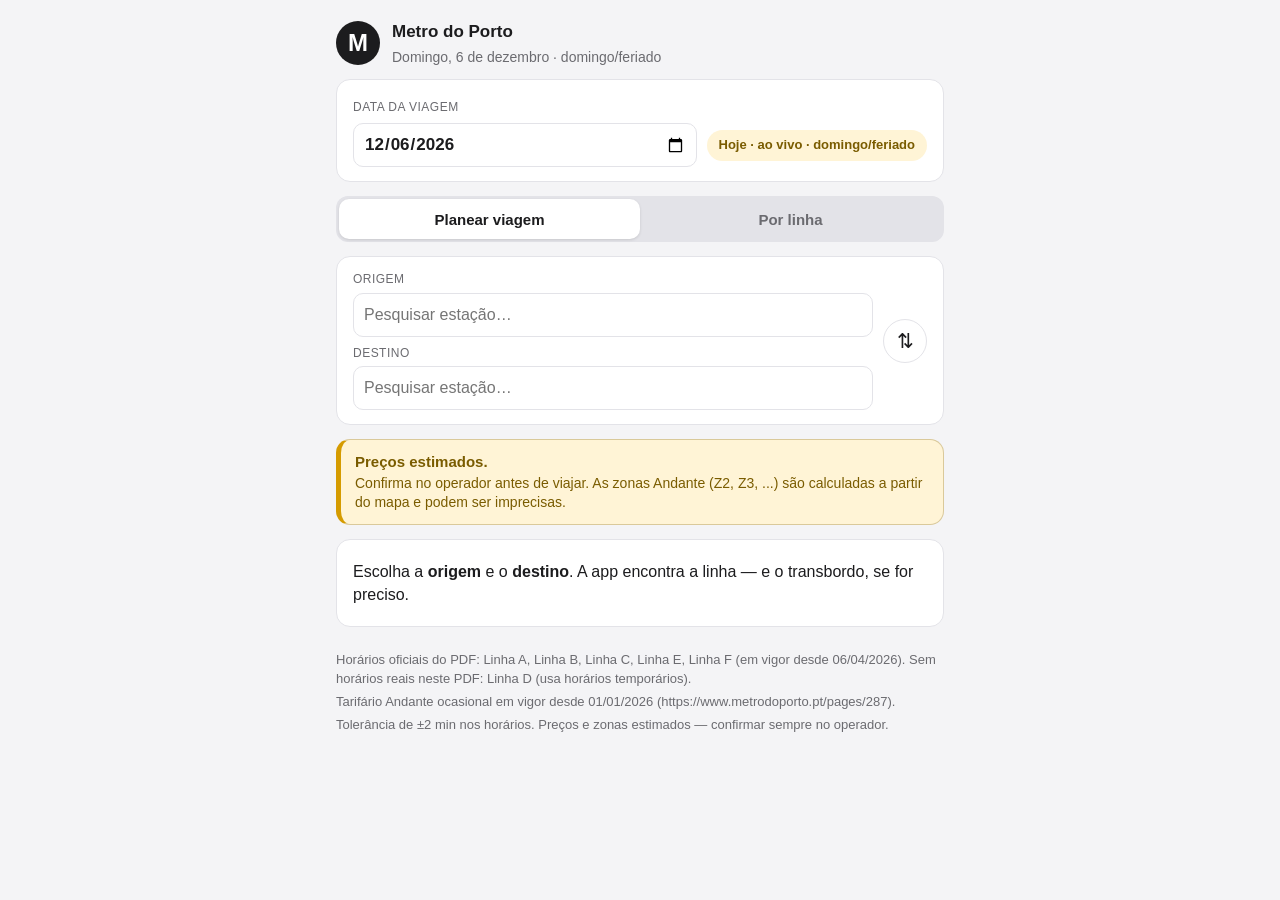
==== app/index.html @ 4020e43f "Corrigir modo por linha e reforcar avisos de preco Esconde corretamente a pesquisa global no modo Po" ====
<!DOCTYPE html>
<html lang="pt-PT">
<head>
<meta charset="utf-8">
<meta name="viewport" content="width=device-width, initial-scale=1">
<meta name="theme-color" content="#1c1c1e">
<title>Metro do Porto — Planeador de viagens</title>
<link rel="manifest" href="manifest.json">
<link rel="icon" href="icon.svg" type="image/svg+xml">
<link rel="stylesheet" href="style.css">
</head>
<body>
<header class="app-header">
  <div class="logo-badge">M</div>
  <div>
    <h1>Metro do Porto</h1>
    <p id="date-line" class="date-line">A carregar…</p>
  </div>
</header>

<main>
  <section class="card date-card">
    <label for="travel-date">Data da viagem</label>
    <div class="date-row">
      <input type="date" id="travel-date">
      <span id="daytype-chip" class="daytype-chip"></span>
    </div>
  </section>

  <nav class="mode-tabs" role="tablist" aria-label="Modo de consulta">
    <button id="tab-plan" class="mode-tab active" role="tab" aria-selected="true">Planear viagem</button>
    <button id="tab-line" class="mode-tab" role="tab" aria-selected="false">Por linha</button>
  </nav>

  <!-- Modo: planear viagem (pesquisa global, transbordos automáticos) -->
  <section id="mode-plan" class="card">
    <div class="search-row">
      <label for="origin-input">Origem</label>
      <div class="search-box">
        <input id="origin-input" type="text" autocomplete="off" spellcheck="false"
               placeholder="Pesquisar estação…" aria-label="Estação de origem">
        <button class="clear-btn hidden" data-for="origin-input" aria-label="Limpar origem">×</button>
        <div class="suggestions hidden" id="origin-suggestions"></div>
      </div>
    </div>
    <button id="swap" class="swap-btn" type="button" title="Trocar origem e destino"
            aria-label="Trocar origem e destino">⇅</button>
    <div class="search-row">
      <label for="dest-input">Destino</label>
      <div class="search-box">
        <input id="dest-input" type="text" autocomplete="off" spellcheck="false"
               placeholder="Pesquisar estação…" aria-label="Estação de destino">
        <button class="clear-btn hidden" data-for="dest-input" aria-label="Limpar destino">×</button>
        <div class="suggestions hidden" id="dest-suggestions"></div>
      </div>
    </div>
  </section>

  <!-- Modo: por linha (progressivo: linha -> origem -> destino) -->
  <section id="mode-line" class="card hidden">
    <p class="field-label">Linha</p>
    <div id="line-chips" class="line-chips" role="radiogroup" aria-label="Escolher linha"></div>
    <div id="line-selects" class="line-selects hidden">
      <div class="select-row">
        <label for="line-origin">Origem</label>
        <select id="line-origin"></select>
      </div>
      <div class="select-row">
        <label for="line-dest">Destino</label>
        <select id="line-dest"></select>
      </div>
    </div>
  </section>

  <section class="fare-warning" aria-label="Aviso sobre preços e zonas">
    <strong>Preços estimados.</strong>
    Confirma no operador antes de viajar. As zonas Andante (Z2, Z3, ...)
    são calculadas a partir do mapa e podem ser imprecisas.
  </section>

  <div id="stale-banner" class="banner warn hidden"></div>

  <section id="result" aria-live="polite">
    <div class="card state-msg" id="boot-error">
      <p><strong>Não foi possível iniciar a aplicação.</strong></p>
      <p>Se é a primeira utilização, gere os dados: <code>python tools/build_data.py</code>
      e recarregue a página.</p>
    </div>
  </section>
</main>

<footer class="app-footer">
  <p id="source-line"></p>
  <p id="fares-line"></p>
  <p id="notes-line"></p>
</footer>

<script src="data/data.js"></script>
<script src="engine.js"></script>
<script src="router.js"></script>
<script src="app.js"></script>
</body>
</html>
---- app/style.css ----
/* Metro do Porto — planeador de viagens, mobile-first */
:root {
  --ink: #1c1c1e;
  --muted: #6b6b70;
  --bg: #f4f4f6;
  --card: #ffffff;
  --line: #e3e3e8;
  --accent: #1c1c1e;
  --ok: #0a7a3d;
  --warn-bg: #fff4d6;
  --warn-ink: #7a5c00;
}

* { box-sizing: border-box; }

html, body {
  margin: 0;
  padding: 0;
  background: var(--bg);
  color: var(--ink);
  font-family: -apple-system, "Segoe UI", Roboto, "Helvetica Neue", Arial, sans-serif;
  font-size: 16px;
  line-height: 1.45;
}

main, .app-header, .app-footer {
  max-width: 520px;
  margin: 0 auto;
  padding: 0 16px;
}

/* Cabeçalho */
.app-header {
  display: flex;
  align-items: center;
  gap: 12px;
  padding-top: 20px;
  padding-bottom: 12px;
}
.logo-badge {
  flex: none;
  width: 44px;
  height: 44px;
  border-radius: 50%;
  background: var(--accent);
  color: #fff;
  font-size: 24px;
  font-weight: 700;
  display: flex;
  align-items: center;
  justify-content: center;
}
.app-header h1 { font-size: 17px; margin: 0; }
.date-line { margin: 2px 0 0; color: var(--muted); font-size: 14px; }

/* Data da viagem */
.date-card { padding: 12px 16px; }
.date-card > label {
  font-size: 12px; color: var(--muted); text-transform: uppercase; letter-spacing: .04em;
}
.date-row { display: flex; align-items: center; gap: 10px; margin-top: 6px; }
.date-row input[type="date"] {
  flex: 1;
  min-height: 44px;
  font-size: 17px;
  font-weight: 700;
  border: 1px solid var(--line);
  border-radius: 10px;
  background: var(--card);
  color: var(--ink);
  padding: 8px 10px;
  font-family: inherit;
}
.daytype-chip {
  flex: none;
  padding: 6px 12px;
  border-radius: 999px;
  background: var(--line);
  font-size: 13px;
  font-weight: 700;
}
.daytype-chip.holiday { background: var(--warn-bg); color: var(--warn-ink); }

/* Separador de modos */
.mode-tabs {
  display: flex;
  background: var(--line);
  border-radius: 12px;
  padding: 3px;
  margin-bottom: 14px;
}
.mode-tab {
  flex: 1;
  min-height: 40px;
  border: none;
  border-radius: 10px;
  background: transparent;
  color: var(--muted);
  font-size: 15px;
  font-weight: 600;
  cursor: pointer;
}
.mode-tab.active { background: var(--card); color: var(--ink); box-shadow: 0 1px 3px rgba(0,0,0,.12); }

/* Cartões */
.card {
  background: var(--card);
  border: 1px solid var(--line);
  border-radius: 14px;
  padding: 14px 16px;
  margin-bottom: 14px;
}

/* Pesquisa (modo planear) */
#mode-plan { display: grid; grid-template-columns: 1fr auto; gap: 8px 10px; align-items: end; }
.search-row { display: flex; flex-direction: column; gap: 4px; }
.search-row label, .field-label, .select-row label {
  font-size: 12px; color: var(--muted); text-transform: uppercase; letter-spacing: .04em;
}
.field-label { margin: 0 0 8px; }
.search-box { position: relative; }
.search-box input {
  width: 100%;
  min-height: 44px;
  font-size: 16px;
  border: 1px solid var(--line);
  border-radius: 10px;
  background: var(--card);
  color: var(--ink);
  padding: 8px 36px 8px 10px;
}
.clear-btn {
  position: absolute;
  right: 4px; top: 50%;
  transform: translateY(-50%);
  width: 30px; height: 30px;
  border: none; border-radius: 50%;
  background: var(--line);
  color: var(--muted);
  font-size: 16px;
  cursor: pointer;
}
.suggestions {
  position: absolute;
  z-index: 20;
  left: 0; right: 0; top: calc(100% + 4px);
  background: var(--card);
  border: 1px solid var(--line);
  border-radius: 12px;
  box-shadow: 0 6px 24px rgba(0,0,0,.14);
  overflow: hidden;
}
.suggestion {
  display: flex;
  align-items: center;
  justify-content: space-between;
  gap: 8px;
  padding: 11px 12px;
  cursor: pointer;
}
.suggestion:hover { background: var(--bg); }
.suggestion + .suggestion { border-top: 1px solid var(--line); }
.sug-name { font-size: 15px; }
.sug-lines { display: inline-flex; gap: 4px; flex: none; }

.swap-btn {
  grid-row: 1 / 3;
  grid-column: 2;
  align-self: center;
  width: 44px; height: 44px;
  font-size: 20px;
  border: 1px solid var(--line);
  border-radius: 50%;
  background: var(--card);
  color: var(--ink);
  cursor: pointer;
}
.swap-btn:active { background: var(--bg); }

/* Modo por linha */
.line-chips { display: flex; flex-wrap: wrap; gap: 8px; margin-bottom: 12px; }
.line-chip {
  --line-color: #888;
  border: 2px solid var(--line-color);
  background: var(--card);
  color: var(--ink);
  border-radius: 999px;
  padding: 8px 14px;
  font-size: 14px;
  font-weight: 700;
  cursor: pointer;
}
.line-chip.active { background: var(--line-color); color: #fff; }
.line-chip.demo-line::after {
  content: "temp.";
  margin-left: 6px;
  font-size: 10px;
  font-weight: 800;
  letter-spacing: .03em;
  opacity: .82;
}
.line-selects { display: grid; gap: 10px; }
.select-row { display: flex; flex-direction: column; gap: 4px; }
select {
  width: 100%;
  min-height: 44px;
  font-size: 16px;
  border: 1px solid var(--line);
  border-radius: 10px;
  background: var(--card);
  color: var(--ink);
  padding: 8px 10px;
}

/* Distintivos de linha */
.line-dot {
  display: inline-flex;
  align-items: center;
  justify-content: center;
  width: 22px; height: 22px;
  border-radius: 50%;
  color: #fff;
  font-size: 12px;
  font-weight: 800;
  flex: none;
}

/* Resultado: viagem */
.journey.next-card { border-left: 5px solid var(--accent); }
.journey-head { display: flex; align-items: baseline; justify-content: space-between; gap: 10px; flex-wrap: wrap; }
.journey-times { font-size: 30px; font-weight: 800; margin: 0; font-variant-numeric: tabular-nums; }
.journey-meta { margin: 0; color: var(--muted); font-size: 14px; }
.next-wait { font-size: 17px; color: var(--ok); font-weight: 600; margin: 6px 0 2px; }
.next-wait.now { color: #c2261b; }

.leg { display: flex; gap: 10px; align-items: flex-start; margin-top: 10px; }
.leg-text { min-width: 0; }
.leg-route { margin: 0; font-size: 15px; font-weight: 600; }
.leg-times { margin: 2px 0 0; color: var(--muted); font-size: 14px; font-variant-numeric: tabular-nums; }
.transfer-row { margin: 10px 0 0; padding-left: 4px; color: var(--muted); font-size: 14px; }

.price-row {
  margin: 12px 0 0;
  padding: 11px 12px;
  border-top: 1px dashed var(--line);
  border-radius: 12px;
  background: color-mix(in srgb, var(--warn-bg) 44%, transparent);
  font-size: 14px;
}
.price-row p { margin: 0; }
.price-main {
  font-weight: 800;
  color: var(--ink);
}
.price-note {
  margin-top: 3px !important;
  color: var(--warn-ink);
  line-height: 1.35;
}
.muted { color: var(--muted); }

.badge {
  display: inline-block;
  vertical-align: middle;
  margin-left: 8px;
  padding: 2px 8px;
  border-radius: 999px;
  font-size: 12px;
  font-weight: 700;
  background: var(--ink);
  color: #fff;
}
.badge.bx { background: #b3161b; }
.badge.demo { background: var(--warn-bg); color: var(--warn-ink); margin: 10px 0 0; }

/* Lista de opções seguintes */
.list-title { font-size: 13px; color: var(--muted); margin: 0 0 6px; text-transform: uppercase; letter-spacing: .04em; }
.dep-list { list-style: none; margin: 0; padding: 0; }
.dep-list li {
  display: flex;
  align-items: center;
  gap: 10px;
  padding: 10px 2px;
  border-top: 1px solid var(--line);
  font-variant-numeric: tabular-nums;
}
.dep-list li:first-child { border-top: none; }
.dep-time { font-size: 16px; font-weight: 700; }
.dep-arr { color: var(--muted); font-size: 14px; margin-left: auto; }

/* Mensagens e avisos */
.state-msg p { margin: 6px 0; }
.banner { border-radius: 12px; padding: 10px 14px; margin-bottom: 14px; font-size: 14px; }
.banner.warn { background: var(--warn-bg); color: var(--warn-ink); }
.hidden,
.card.hidden,
#mode-plan.hidden,
#mode-line.hidden,
[hidden] {
  display: none !important;
}

.fare-warning {
  margin: 10px 0 14px;
  padding: 12px 14px;
  border: 1px solid rgba(122, 92, 0, .28);
  border-left: 5px solid #d59b00;
  border-radius: 14px;
  background: var(--warn-bg);
  color: var(--warn-ink);
  font-size: 14px;
  line-height: 1.35;
}
.fare-warning strong {
  display: block;
  color: inherit;
  font-size: 15px;
  margin-bottom: 2px;
}

/* Rodapé */
.app-footer { padding-top: 6px; padding-bottom: 32px; color: var(--muted); font-size: 13px; }
.app-footer p { margin: 4px 0; overflow-wrap: anywhere; }

code { background: var(--line); padding: 1px 5px; border-radius: 5px; font-size: .9em; }

/* Desktop: duas colunas leves para a pesquisa */
@media (min-width: 720px) {
  main, .app-header, .app-footer { max-width: 640px; }
}

@media (prefers-color-scheme: dark) {
  :root {
    --ink: #f2f2f4;
    --muted: #9d9da4;
    --bg: #121214;
    --card: #1d1d20;
    --line: #323236;
    --accent: #f2f2f4;
    --ok: #4cc97a;
    --warn-bg: #3a3110;
    --warn-ink: #ecd57c;
  }
  .logo-badge { background: #fff; color: #121214; }
  .journey.next-card { border-left-color: #fff; }
  .badge { background: #f2f2f4; color: #121214; }
  .badge.bx { background: #e2453a; color: #fff; }
}
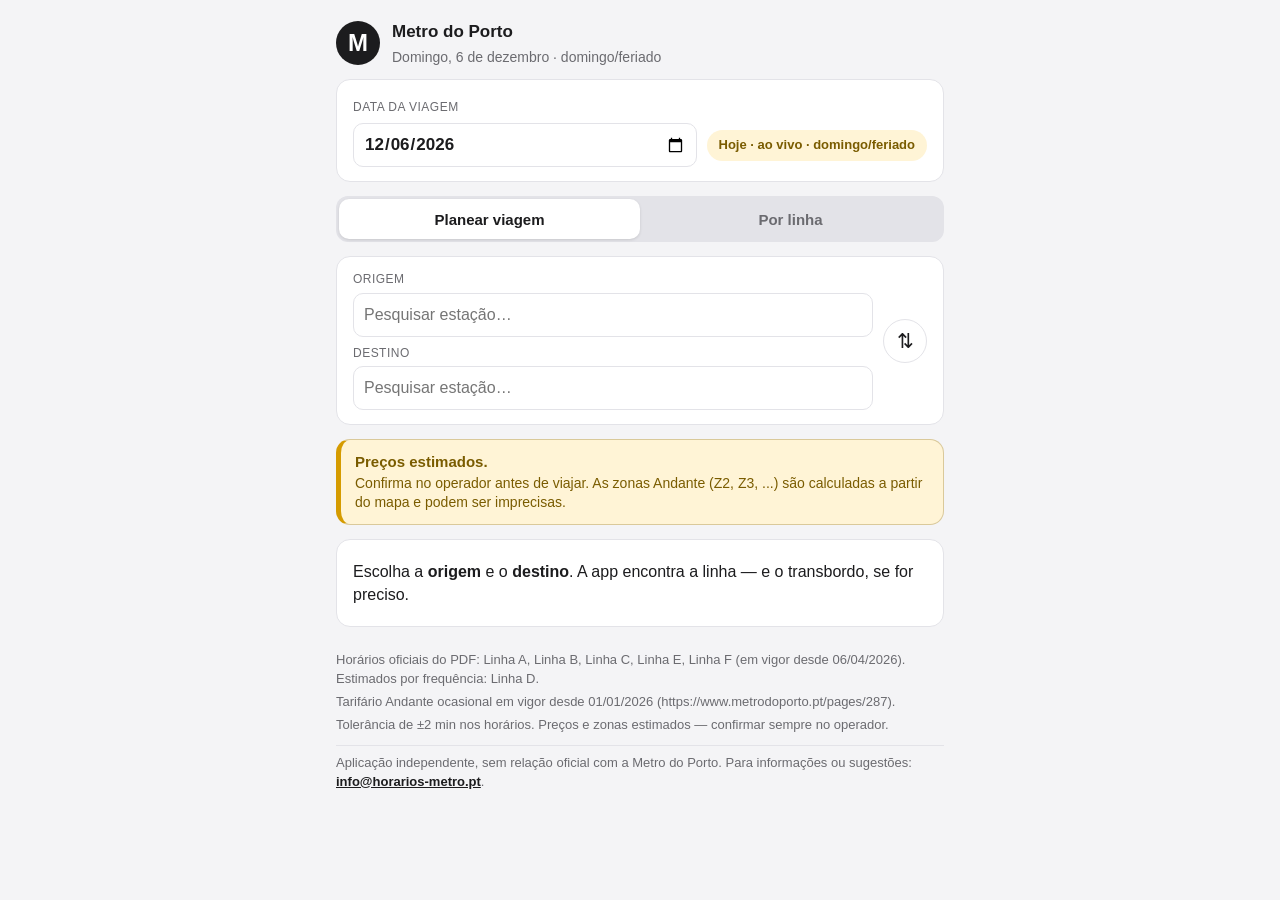
==== commit ca3d548f: "Reintroduzir Linha D estimada por frequencia Linha D volta ao planeador como estimated=true, gerada " ====
--- a/app/index.html
+++ b/app/index.html
@@ -93,6 +93,10 @@
   <p id="source-line"></p>
   <p id="fares-line"></p>
   <p id="notes-line"></p>
+  <p class="independent-line">
+    Aplicação independente, sem relação oficial com a Metro do Porto. Para informações
+    ou sugestões: <a href="mailto:info@horarios-metro.pt">info@horarios-metro.pt</a>.
+  </p>
 </footer>
 
 <script src="data/data.js"></script>
--- a/app/style.css
+++ b/app/style.css
@@ -199,6 +199,14 @@
   letter-spacing: .03em;
   opacity: .82;
 }
+.line-chip.estimated-line::after {
+  content: "est.";
+  margin-left: 6px;
+  font-size: 10px;
+  font-weight: 800;
+  letter-spacing: .03em;
+  opacity: .82;
+}
 .line-selects { display: grid; gap: 10px; }
 .select-row { display: flex; flex-direction: column; gap: 4px; }
 select {
@@ -272,6 +280,7 @@
 }
 .badge.bx { background: #b3161b; }
 .badge.demo { background: var(--warn-bg); color: var(--warn-ink); margin: 10px 0 0; }
+.badge.estimated { background: var(--warn-bg); color: var(--warn-ink); margin: 10px 0 0; }
 
 /* Lista de opções seguintes */
 .list-title { font-size: 13px; color: var(--muted); margin: 0 0 6px; text-transform: uppercase; letter-spacing: .04em; }
@@ -321,6 +330,12 @@
 /* Rodapé */
 .app-footer { padding-top: 6px; padding-bottom: 32px; color: var(--muted); font-size: 13px; }
 .app-footer p { margin: 4px 0; overflow-wrap: anywhere; }
+.app-footer a { color: var(--ink); font-weight: 700; }
+.independent-line {
+  margin-top: 10px !important;
+  padding-top: 8px;
+  border-top: 1px solid var(--line);
+}
 
 code { background: var(--line); padding: 1px 5px; border-radius: 5px; font-size: .9em; }
 
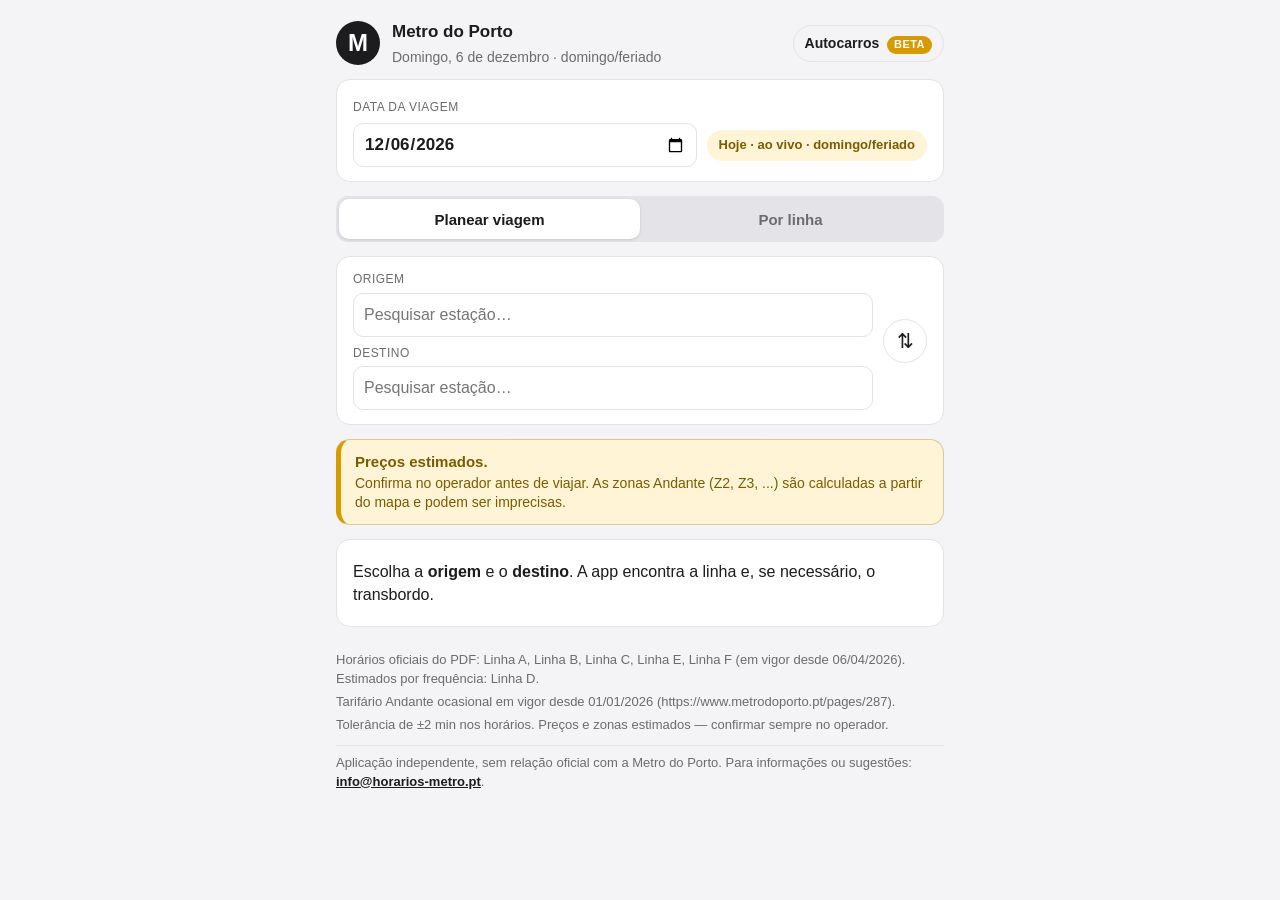
==== commit 76f66d26: "Fechar integracao de autocarros UNIR (beta) e fixar dominio proprio - Autocarros UNIR (Povoa de Varz" ====
--- a/app/index.html
+++ b/app/index.html
@@ -4,11 +4,33 @@
 <meta charset="utf-8">
 <meta name="viewport" content="width=device-width, initial-scale=1">
 <meta name="theme-color" content="#1c1c1e">
-<title>Metro do Porto — Planeador de viagens</title>
+  <title>Horários Metro do Porto | Consulta rápida por estação</title>
+
+  <meta name="description" content="Consulte os horários do Metro do Porto de forma simples. Escolha a linha, a estação e o sentido da viagem para encontrar rapidamente o próximo metro.">
+
+  <meta name="keywords" content="horários metro porto, metro do porto horários, próximo metro porto, horário metro linha b, metro estádio do dragão, zonas andante metro porto">
+
+  <link rel="canonical" href="https://horarios-metro.pt/">
+
+  <meta property="og:title" content="Horários Metro do Porto">
+  <meta property="og:description" content="Consulta simples dos horários do Metro do Porto por linha, estação e sentido.">
+  <meta property="og:type" content="website">
+  <meta property="og:url" content="https://horarios-metro.pt/">
+
+  <meta name="robots" content="index, follow">
 <link rel="manifest" href="manifest.json">
 <link rel="icon" href="icon.svg" type="image/svg+xml">
 <link rel="stylesheet" href="style.css">
 </head>
+<!-- Google tag (gtag.js) -->
+<script async src="https://www.googletagmanager.com/gtag/js?id=G-H67Q3FKX67"></script>
+<script>
+  window.dataLayer = window.dataLayer || [];
+  function gtag(){dataLayer.push(arguments);}
+  gtag('js', new Date());
+
+  gtag('config', 'G-H67Q3FKX67');
+</script>
 <body>
 <header class="app-header">
   <div class="logo-badge">M</div>
@@ -16,6 +38,7 @@
     <h1>Metro do Porto</h1>
     <p id="date-line" class="date-line">A carregar…</p>
   </div>
+  <a class="header-link" href="autocarros.html">Autocarros <span class="beta-tag">beta</span></a>
 </header>
 
 <main>
--- a/app/style.css
+++ b/app/style.css
@@ -52,6 +52,43 @@
 }
 .app-header h1 { font-size: 17px; margin: 0; }
 .date-line { margin: 2px 0 0; color: var(--muted); font-size: 14px; }
+.header-link {
+  margin-left: auto;
+  color: var(--ink);
+  font-size: 14px;
+  font-weight: 800;
+  text-decoration: none;
+  border: 1px solid var(--line);
+  border-radius: 999px;
+  padding: 7px 11px;
+}
+
+/* Etiqueta "beta" */
+.beta-tag {
+  display: inline-block;
+  vertical-align: middle;
+  margin-left: 4px;
+  padding: 1px 7px;
+  border-radius: 999px;
+  background: #d59b00;
+  color: #fff;
+  font-size: 11px;
+  font-weight: 800;
+  letter-spacing: .04em;
+  text-transform: uppercase;
+}
+.bus-beta-note {
+  margin: 10px 0 0;
+  padding: 10px 12px;
+  border: 1px solid rgba(122, 92, 0, .28);
+  border-left: 5px solid #d59b00;
+  border-radius: 12px;
+  background: var(--warn-bg);
+  color: var(--warn-ink);
+  font-size: 14px;
+  line-height: 1.4;
+}
+.bus-beta-note .beta-tag { margin: 0 6px 0 0; }
 
 /* Data da viagem */
 .date-card { padding: 12px 16px; }
@@ -100,6 +137,12 @@
   font-weight: 600;
   cursor: pointer;
 }
+a.mode-tab {
+  display: flex;
+  align-items: center;
+  justify-content: center;
+  text-decoration: none;
+}
 .mode-tab.active { background: var(--card); color: var(--ink); box-shadow: 0 1px 3px rgba(0,0,0,.12); }
 
 /* Cartões */
@@ -327,6 +370,274 @@
   margin-bottom: 2px;
 }
 
+/* Autocarros */
+.bus-page main,
+.bus-page .app-header,
+.bus-page .app-footer {
+  max-width: 720px;
+}
+
+.page-tabs {
+  max-width: 520px;
+}
+
+.bus-hero {
+  margin: 4px 0 16px;
+}
+
+.bus-kicker {
+  margin: 0 0 4px;
+  color: var(--muted);
+  font-size: 12px;
+  font-weight: 800;
+  letter-spacing: .04em;
+  text-transform: uppercase;
+}
+
+.bus-hero h2 {
+  margin: 0;
+  font-size: 34px;
+  line-height: 1.05;
+}
+
+.bus-hero p:last-child {
+  margin: 8px 0 0;
+  color: var(--muted);
+}
+
+.bus-layout {
+  display: grid;
+  grid-template-columns: minmax(280px, 360px) minmax(0, 1fr);
+  gap: 16px;
+  align-items: start;
+}
+
+.bus-sidebar {
+  min-width: 0;
+}
+
+.bus-controls {
+  display: grid;
+  gap: 12px;
+}
+
+.bus-list-card {
+  padding: 0;
+  overflow: hidden;
+}
+
+.bus-list-head {
+  padding: 13px 14px 8px;
+  border-bottom: 1px solid var(--line);
+}
+
+.bus-lines {
+  max-height: 68vh;
+  overflow: auto;
+}
+
+.bus-line {
+  width: 100%;
+  display: flex;
+  align-items: flex-start;
+  gap: 10px;
+  border: 0;
+  border-bottom: 1px solid var(--line);
+  background: var(--card);
+  color: var(--ink);
+  padding: 12px 14px;
+  text-align: left;
+  cursor: pointer;
+  font-family: inherit;
+}
+
+.bus-line:hover,
+.bus-line.active {
+  background: var(--bg);
+}
+
+.bus-line.active {
+  box-shadow: inset 4px 0 0 var(--accent);
+}
+
+.bus-line-code {
+  flex: none;
+  min-width: 52px;
+  border-radius: 7px;
+  background: var(--accent);
+  color: var(--card);
+  padding: 5px 8px;
+  font-size: 14px;
+  font-weight: 900;
+  text-align: center;
+  font-variant-numeric: tabular-nums;
+}
+
+.bus-line-text {
+  min-width: 0;
+  display: grid;
+  gap: 2px;
+}
+
+.bus-line-name {
+  font-size: 14px;
+  font-weight: 800;
+  line-height: 1.3;
+}
+
+.bus-line-municipality {
+  color: var(--muted);
+  font-size: 13px;
+}
+
+.bus-empty {
+  margin: 0;
+  padding: 14px;
+}
+
+.bus-viewer {
+  min-width: 0;
+}
+
+.bus-viewer-head {
+  display: flex;
+  justify-content: space-between;
+  gap: 14px;
+  align-items: flex-start;
+  margin-bottom: 12px;
+}
+
+.bus-viewer h2 {
+  margin: 4px 0 0;
+  font-size: 20px;
+  line-height: 1.2;
+}
+
+.bus-actions {
+  display: flex;
+  gap: 8px;
+  flex: none;
+}
+
+.bus-action {
+  display: inline-flex;
+  align-items: center;
+  justify-content: center;
+  min-height: 38px;
+  border: 1px solid var(--line);
+  border-radius: 999px;
+  color: var(--ink);
+  padding: 0 13px;
+  font-size: 14px;
+  font-weight: 800;
+  text-decoration: none;
+}
+
+.bus-action.primary {
+  background: var(--accent);
+  border-color: var(--accent);
+  color: var(--card);
+}
+
+.bus-pdf {
+  display: block;
+  width: 100%;
+  height: 72vh;
+  min-height: 560px;
+  border: 1px solid var(--line);
+  border-radius: 10px;
+  background: var(--bg);
+}
+
+.bus-source {
+  margin: 10px 0 0;
+  color: var(--muted);
+  font-size: 13px;
+}
+
+.bus-source a {
+  color: var(--ink);
+  font-weight: 800;
+}
+
+.bus-plan-card {
+  display: grid;
+  grid-template-columns: 1fr auto;
+  gap: 8px 10px;
+  align-items: end;
+}
+
+.bus-sug-lines {
+  display: flex;
+  flex-wrap: wrap;
+  justify-content: flex-end;
+  gap: 4px;
+  max-width: 160px;
+}
+
+.bus-mini-code {
+  border-radius: 6px;
+  background: var(--line);
+  color: var(--ink);
+  padding: 2px 5px;
+  font-size: 11px;
+  font-weight: 900;
+  font-variant-numeric: tabular-nums;
+}
+
+.bus-journey .journey-head {
+  margin-bottom: 10px;
+}
+
+.bus-result-line {
+  display: flex;
+  align-items: flex-start;
+  gap: 10px;
+}
+
+.bus-result-text {
+  min-width: 0;
+}
+
+.bus-result-name {
+  margin: 0;
+  font-size: 15px;
+  font-weight: 850;
+}
+
+.bus-result-text .muted {
+  margin: 2px 0 0;
+  font-size: 13px;
+}
+
+.bus-route-note {
+  margin: 10px 0 0;
+  color: var(--muted);
+  font-size: 14px;
+}
+
+.bus-compact-journey {
+  display: grid;
+  grid-template-columns: auto auto minmax(0, 1fr) auto;
+  gap: 10px;
+  align-items: center;
+  padding: 10px 0;
+  border-top: 1px solid var(--line);
+}
+
+.bus-compact-journey .bus-line-code {
+  min-width: 48px;
+}
+
+.bus-compact-name {
+  min-width: 0;
+  overflow: hidden;
+  color: var(--muted);
+  font-size: 13px;
+  text-overflow: ellipsis;
+  white-space: nowrap;
+}
+
 /* Rodapé */
 .app-footer { padding-top: 6px; padding-bottom: 32px; color: var(--muted); font-size: 13px; }
 .app-footer p { margin: 4px 0; overflow-wrap: anywhere; }
@@ -342,6 +653,49 @@
 /* Desktop: duas colunas leves para a pesquisa */
 @media (min-width: 720px) {
   main, .app-header, .app-footer { max-width: 640px; }
+}
+
+@media (max-width: 899px) {
+  .bus-layout {
+    grid-template-columns: 1fr;
+  }
+  .bus-lines {
+    max-height: none;
+  }
+  .bus-viewer-head {
+    flex-direction: column;
+  }
+  .bus-actions {
+    width: 100%;
+  }
+  .bus-action {
+    flex: 1;
+  }
+  .bus-pdf {
+    height: 66vh;
+    min-height: 430px;
+  }
+}
+
+@media (max-width: 520px) {
+  .bus-page .app-header {
+    align-items: flex-start;
+  }
+  .header-link {
+    margin-top: 4px;
+  }
+  .bus-hero h2 {
+    font-size: 28px;
+  }
+  .bus-plan-card {
+    grid-template-columns: 1fr auto;
+  }
+  .bus-compact-journey {
+    grid-template-columns: auto 1fr auto;
+  }
+  .bus-compact-name {
+    grid-column: 2 / 4;
+  }
 }
 
 @media (prefers-color-scheme: dark) {
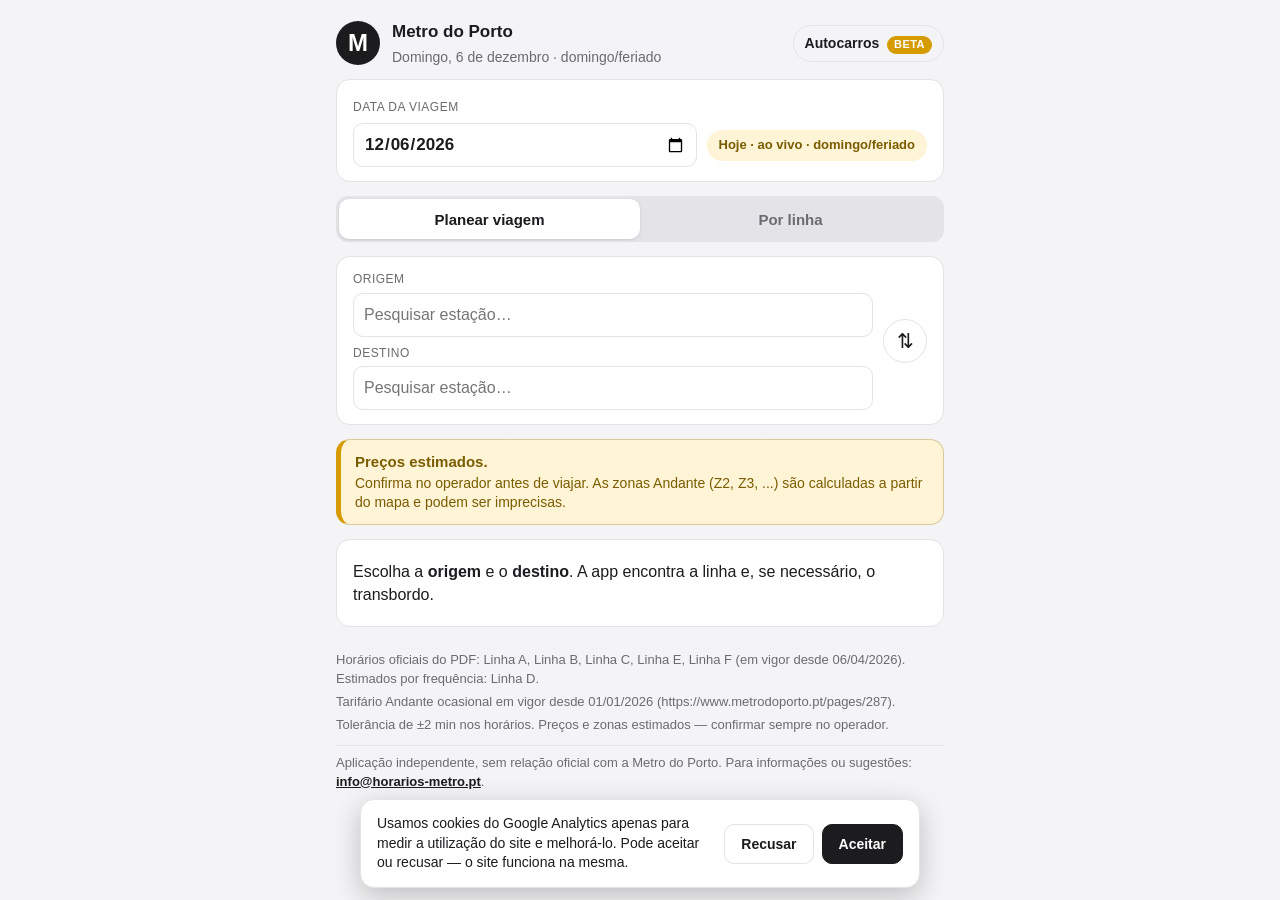
==== commit c7b5e467: "Consentimento RGPD para Analytics, robots.txt, sitemap e canonical - consent.js: o Google Analytics " ====
--- a/app/index.html
+++ b/app/index.html
@@ -21,16 +21,9 @@
 <link rel="manifest" href="manifest.json">
 <link rel="icon" href="icon.svg" type="image/svg+xml">
 <link rel="stylesheet" href="style.css">
+<!-- Google Analytics só carrega após consentimento (ver consent.js) -->
+<script src="consent.js" defer></script>
 </head>
-<!-- Google tag (gtag.js) -->
-<script async src="https://www.googletagmanager.com/gtag/js?id=G-H67Q3FKX67"></script>
-<script>
-  window.dataLayer = window.dataLayer || [];
-  function gtag(){dataLayer.push(arguments);}
-  gtag('js', new Date());
-
-  gtag('config', 'G-H67Q3FKX67');
-</script>
 <body>
 <header class="app-header">
   <div class="logo-badge">M</div>
--- a/app/style.css
+++ b/app/style.css
@@ -90,6 +90,43 @@
 }
 .bus-beta-note .beta-tag { margin: 0 6px 0 0; }
 
+/* Banner de consentimento de cookies */
+.consent-banner {
+  position: fixed;
+  left: 50%;
+  bottom: 12px;
+  transform: translateX(-50%);
+  z-index: 1000;
+  width: calc(100% - 24px);
+  max-width: 560px;
+  display: flex;
+  flex-wrap: wrap;
+  align-items: center;
+  gap: 10px 14px;
+  padding: 14px 16px;
+  background: var(--card);
+  color: var(--ink);
+  border: 1px solid var(--line);
+  border-radius: 14px;
+  box-shadow: 0 8px 28px rgba(0, 0, 0, .22);
+  font-size: 14px;
+  line-height: 1.4;
+}
+.consent-text { margin: 0; flex: 1 1 240px; }
+.consent-actions { display: flex; gap: 8px; margin-left: auto; }
+.consent-btn {
+  min-height: 40px;
+  padding: 8px 16px;
+  border-radius: 10px;
+  font-size: 14px;
+  font-weight: 700;
+  cursor: pointer;
+  border: 1px solid var(--line);
+}
+.consent-reject { background: transparent; color: var(--ink); }
+.consent-reject:active { background: var(--bg); }
+.consent-accept { background: var(--accent); color: var(--card); border-color: var(--accent); }
+
 /* Data da viagem */
 .date-card { padding: 12px 16px; }
 .date-card > label {
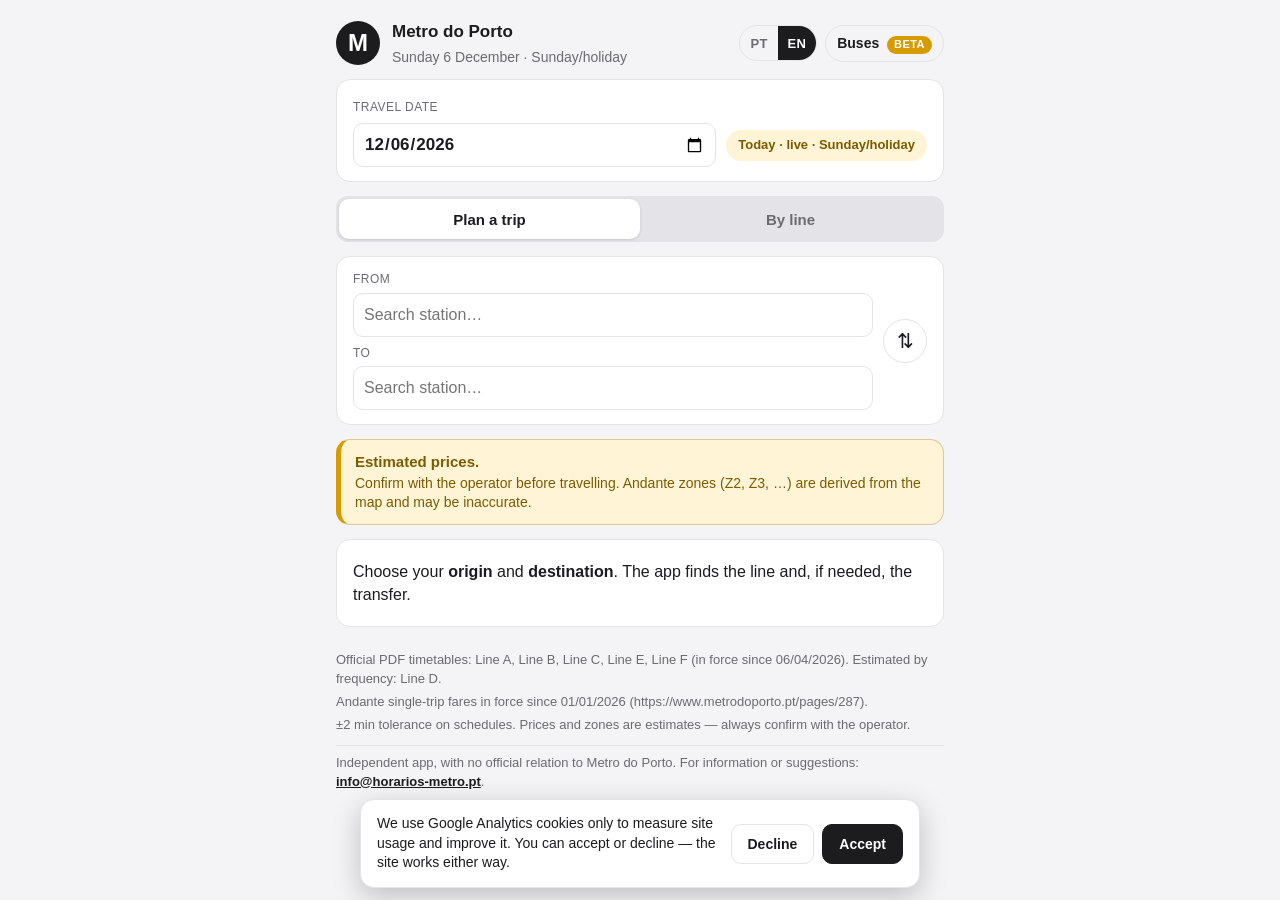
==== commit 4210d6ee: "Versao inglesa (i18n PT/EN) com alternador e SEO hreflang - i18n.js: dicionario PT/EN e t(); idioma " ====
--- a/app/index.html
+++ b/app/index.html
@@ -4,13 +4,16 @@
 <meta charset="utf-8">
 <meta name="viewport" content="width=device-width, initial-scale=1">
 <meta name="theme-color" content="#1c1c1e">
-  <title>Horários Metro do Porto | Consulta rápida por estação</title>
+  <title data-i18n-doc="doc_title">Horários Metro do Porto | Consulta rápida por estação</title>
 
-  <meta name="description" content="Consulte os horários do Metro do Porto de forma simples. Escolha a linha, a estação e o sentido da viagem para encontrar rapidamente o próximo metro.">
+  <meta name="description" data-i18n-desc="doc_desc" content="Consulte os horários do Metro do Porto de forma simples. Escolha a linha, a estação e o sentido da viagem para encontrar rapidamente o próximo metro.">
 
-  <meta name="keywords" content="horários metro porto, metro do porto horários, próximo metro porto, horário metro linha b, metro estádio do dragão, zonas andante metro porto">
+  <meta name="keywords" content="horários metro porto, metro do porto horários, próximo metro porto, horário metro linha b, metro estádio do dragão, zonas andante metro porto, porto metro timetable, porto metro schedule">
 
   <link rel="canonical" href="https://horarios-metro.pt/">
+  <link rel="alternate" hreflang="pt" href="https://horarios-metro.pt/">
+  <link rel="alternate" hreflang="en" href="https://horarios-metro.pt/?lang=en">
+  <link rel="alternate" hreflang="x-default" href="https://horarios-metro.pt/">
 
   <meta property="og:title" content="Horários Metro do Porto">
   <meta property="og:description" content="Consulta simples dos horários do Metro do Porto por linha, estação e sentido.">
@@ -21,6 +24,7 @@
 <link rel="manifest" href="manifest.json">
 <link rel="icon" href="icon.svg" type="image/svg+xml">
 <link rel="stylesheet" href="style.css">
+<script src="i18n.js"></script>
 <!-- Google Analytics só carrega após consentimento (ver consent.js) -->
 <script src="consent.js" defer></script>
 </head>
@@ -31,12 +35,15 @@
     <h1>Metro do Porto</h1>
     <p id="date-line" class="date-line">A carregar…</p>
   </div>
-  <a class="header-link" href="autocarros.html">Autocarros <span class="beta-tag">beta</span></a>
+  <div class="header-actions">
+    <div class="lang-toggle" role="group" aria-label="Language"></div>
+    <a class="header-link" href="autocarros.html"><span data-i18n="buses">Autocarros</span> <span class="beta-tag">beta</span></a>
+  </div>
 </header>
 
 <main>
   <section class="card date-card">
-    <label for="travel-date">Data da viagem</label>
+    <label for="travel-date" data-i18n="travel_date">Data da viagem</label>
     <div class="date-row">
       <input type="date" id="travel-date">
       <span id="daytype-chip" class="daytype-chip"></span>
@@ -44,29 +51,31 @@
   </section>
 
   <nav class="mode-tabs" role="tablist" aria-label="Modo de consulta">
-    <button id="tab-plan" class="mode-tab active" role="tab" aria-selected="true">Planear viagem</button>
-    <button id="tab-line" class="mode-tab" role="tab" aria-selected="false">Por linha</button>
+    <button id="tab-plan" class="mode-tab active" role="tab" aria-selected="true" data-i18n="tab_plan">Planear viagem</button>
+    <button id="tab-line" class="mode-tab" role="tab" aria-selected="false" data-i18n="tab_line">Por linha</button>
   </nav>
 
   <!-- Modo: planear viagem (pesquisa global, transbordos automáticos) -->
   <section id="mode-plan" class="card">
     <div class="search-row">
-      <label for="origin-input">Origem</label>
+      <label for="origin-input" data-i18n="from">Origem</label>
       <div class="search-box">
         <input id="origin-input" type="text" autocomplete="off" spellcheck="false"
-               placeholder="Pesquisar estação…" aria-label="Estação de origem">
-        <button class="clear-btn hidden" data-for="origin-input" aria-label="Limpar origem">×</button>
+               placeholder="Pesquisar estação…" data-i18n-placeholder="search_station"
+               aria-label="Origem" data-i18n-aria-label="from">
+        <button class="clear-btn hidden" data-for="origin-input" aria-label="×">×</button>
         <div class="suggestions hidden" id="origin-suggestions"></div>
       </div>
     </div>
     <button id="swap" class="swap-btn" type="button" title="Trocar origem e destino"
-            aria-label="Trocar origem e destino">⇅</button>
+            data-i18n-title="swap" data-i18n-aria-label="swap" aria-label="Trocar origem e destino">⇅</button>
     <div class="search-row">
-      <label for="dest-input">Destino</label>
+      <label for="dest-input" data-i18n="to">Destino</label>
       <div class="search-box">
         <input id="dest-input" type="text" autocomplete="off" spellcheck="false"
-               placeholder="Pesquisar estação…" aria-label="Estação de destino">
-        <button class="clear-btn hidden" data-for="dest-input" aria-label="Limpar destino">×</button>
+               placeholder="Pesquisar estação…" data-i18n-placeholder="search_station"
+               aria-label="Destino" data-i18n-aria-label="to">
+        <button class="clear-btn hidden" data-for="dest-input" aria-label="×">×</button>
         <div class="suggestions hidden" id="dest-suggestions"></div>
       </div>
     </div>
@@ -74,21 +83,21 @@
 
   <!-- Modo: por linha (progressivo: linha -> origem -> destino) -->
   <section id="mode-line" class="card hidden">
-    <p class="field-label">Linha</p>
-    <div id="line-chips" class="line-chips" role="radiogroup" aria-label="Escolher linha"></div>
+    <p class="field-label" data-i18n="line">Linha</p>
+    <div id="line-chips" class="line-chips" role="radiogroup" aria-label="Linha"></div>
     <div id="line-selects" class="line-selects hidden">
       <div class="select-row">
-        <label for="line-origin">Origem</label>
+        <label for="line-origin" data-i18n="from">Origem</label>
         <select id="line-origin"></select>
       </div>
       <div class="select-row">
-        <label for="line-dest">Destino</label>
+        <label for="line-dest" data-i18n="to">Destino</label>
         <select id="line-dest"></select>
       </div>
     </div>
   </section>
 
-  <section class="fare-warning" aria-label="Aviso sobre preços e zonas">
+  <section class="fare-warning" data-i18n-html="fare_warning" aria-label="Aviso sobre preços e zonas">
     <strong>Preços estimados.</strong>
     Confirma no operador antes de viajar. As zonas Andante (Z2, Z3, ...)
     são calculadas a partir do mapa e podem ser imprecisas.
@@ -98,8 +107,8 @@
 
   <section id="result" aria-live="polite">
     <div class="card state-msg" id="boot-error">
-      <p><strong>Não foi possível iniciar a aplicação.</strong></p>
-      <p>Se é a primeira utilização, gere os dados: <code>python tools/build_data.py</code>
+      <p data-i18n-html="boot_error_title"><strong>Não foi possível iniciar a aplicação.</strong></p>
+      <p data-i18n-html="boot_error_body">Se é a primeira utilização, gere os dados: <code>python tools/build_data.py</code>
       e recarregue a página.</p>
     </div>
   </section>
@@ -109,7 +118,7 @@
   <p id="source-line"></p>
   <p id="fares-line"></p>
   <p id="notes-line"></p>
-  <p class="independent-line">
+  <p class="independent-line" data-i18n-html="independent_line">
     Aplicação independente, sem relação oficial com a Metro do Porto. Para informações
     ou sugestões: <a href="mailto:info@horarios-metro.pt">info@horarios-metro.pt</a>.
   </p>
--- a/app/style.css
+++ b/app/style.css
@@ -52,8 +52,13 @@
 }
 .app-header h1 { font-size: 17px; margin: 0; }
 .date-line { margin: 2px 0 0; color: var(--muted); font-size: 14px; }
+.header-actions {
+  margin-left: auto;
+  display: flex;
+  align-items: center;
+  gap: 8px;
+}
 .header-link {
-  margin-left: auto;
   color: var(--ink);
   font-size: 14px;
   font-weight: 800;
@@ -61,7 +66,28 @@
   border: 1px solid var(--line);
   border-radius: 999px;
   padding: 7px 11px;
-}
+  white-space: nowrap;
+}
+
+/* Alternador de idioma PT|EN */
+.lang-toggle {
+  display: inline-flex;
+  border: 1px solid var(--line);
+  border-radius: 999px;
+  overflow: hidden;
+}
+.lang-btn {
+  border: none;
+  background: transparent;
+  color: var(--muted);
+  font-size: 13px;
+  font-weight: 800;
+  letter-spacing: .02em;
+  padding: 6px 10px;
+  min-height: 34px;
+  cursor: pointer;
+}
+.lang-btn.active { background: var(--accent); color: var(--card); cursor: default; }
 
 /* Etiqueta "beta" */
 .beta-tag {
@@ -346,6 +372,25 @@
   line-height: 1.35;
 }
 .muted { color: var(--muted); }
+
+/* Partilhar viagem */
+.share-row { margin: 12px 0 0; }
+.share-btn {
+  display: inline-flex;
+  align-items: center;
+  gap: 6px;
+  min-height: 40px;
+  padding: 8px 16px;
+  border-radius: 10px;
+  border: 1px solid var(--line);
+  background: transparent;
+  color: var(--ink);
+  font-size: 14px;
+  font-weight: 700;
+  cursor: pointer;
+}
+.share-btn:active { background: var(--bg); }
+.share-btn.copied { color: var(--ok); border-color: var(--ok); }
 
 .badge {
   display: inline-block;
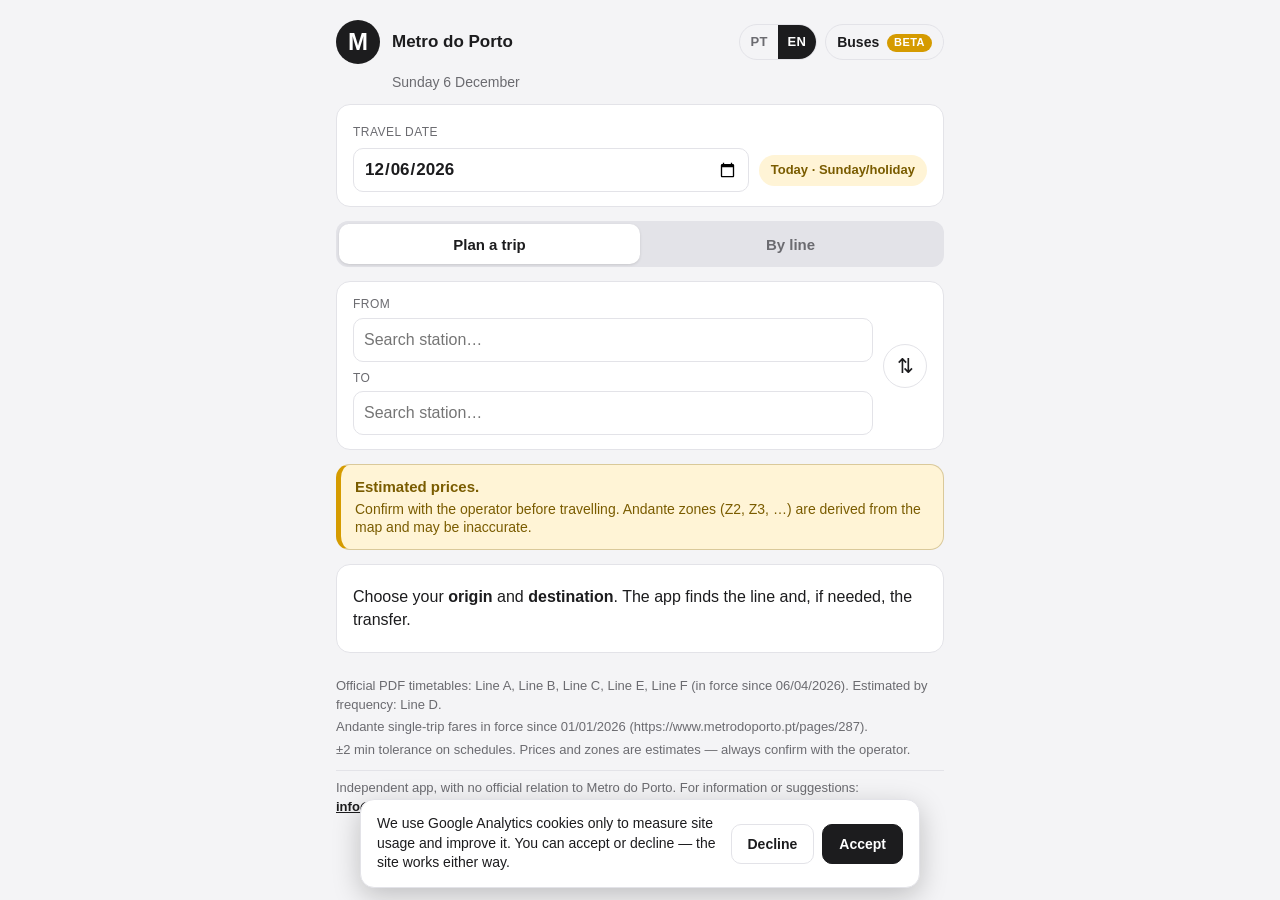
==== commit 44293dd8: "Cabecalho mais limpo no mobile e chip sem ao-vivo - cabecalho com flex-wrap: titulo numa so linha (n" ====
--- a/app/index.html
+++ b/app/index.html
@@ -31,14 +31,12 @@
 <body>
 <header class="app-header">
   <div class="logo-badge">M</div>
-  <div>
-    <h1>Metro do Porto</h1>
-    <p id="date-line" class="date-line">A carregar…</p>
-  </div>
+  <h1>Metro do Porto</h1>
   <div class="header-actions">
     <div class="lang-toggle" role="group" aria-label="Language"></div>
     <a class="header-link" href="autocarros.html"><span data-i18n="buses">Autocarros</span> <span class="beta-tag">beta</span></a>
   </div>
+  <p id="date-line" class="date-line">A carregar…</p>
 </header>
 
 <main>
--- a/app/style.css
+++ b/app/style.css
@@ -32,8 +32,9 @@
 /* Cabeçalho */
 .app-header {
   display: flex;
-  align-items: center;
-  gap: 12px;
+  flex-wrap: wrap;
+  align-items: center;
+  gap: 8px 12px;
   padding-top: 20px;
   padding-bottom: 12px;
 }
@@ -50,13 +51,20 @@
   align-items: center;
   justify-content: center;
 }
-.app-header h1 { font-size: 17px; margin: 0; }
-.date-line { margin: 2px 0 0; color: var(--muted); font-size: 14px; }
+.app-header h1 { font-size: 17px; margin: 0; white-space: nowrap; }
+.date-line {
+  flex-basis: 100%;
+  margin: 0;
+  padding-left: 56px;
+  color: var(--muted);
+  font-size: 14px;
+}
 .header-actions {
   margin-left: auto;
   display: flex;
   align-items: center;
   gap: 8px;
+  flex: none;
 }
 .header-link {
   color: var(--ink);
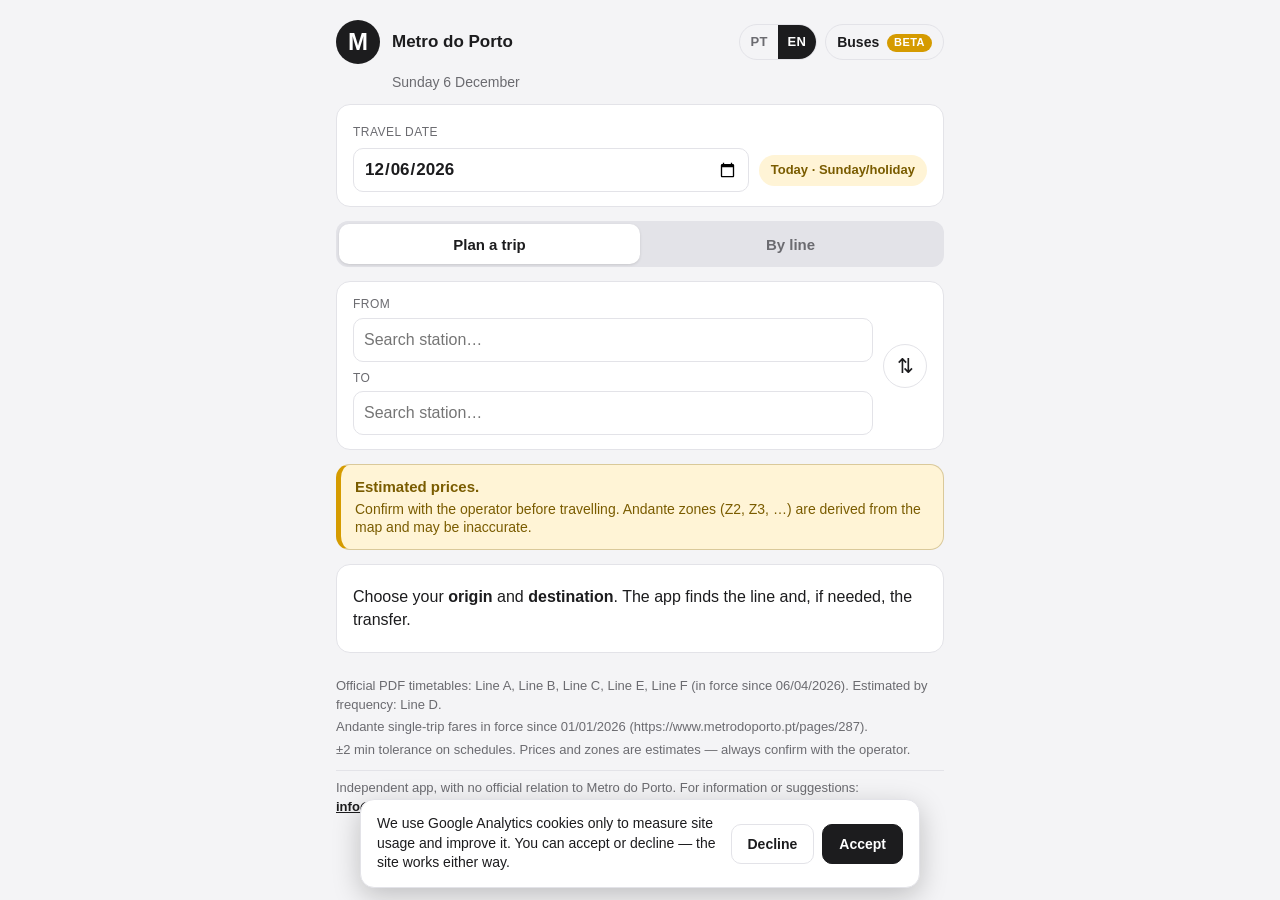
==== commit 6cef18d7: "Versionar assets (?v=) para evitar HTML novo com CSS/JS antigo em cache O cabecalho mobile corrigido" ====
--- a/app/index.html
+++ b/app/index.html
@@ -23,10 +23,10 @@
   <meta name="robots" content="index, follow">
 <link rel="manifest" href="manifest.json">
 <link rel="icon" href="icon.svg" type="image/svg+xml">
-<link rel="stylesheet" href="style.css">
-<script src="i18n.js"></script>
+<link rel="stylesheet" href="style.css?v=13">
+<script src="i18n.js?v=13"></script>
 <!-- Google Analytics só carrega após consentimento (ver consent.js) -->
-<script src="consent.js" defer></script>
+<script src="consent.js?v=13" defer></script>
 </head>
 <body>
 <header class="app-header">
@@ -122,9 +122,9 @@
   </p>
 </footer>
 
-<script src="data/data.js"></script>
-<script src="engine.js"></script>
-<script src="router.js"></script>
-<script src="app.js"></script>
+<script src="data/data.js?v=13"></script>
+<script src="engine.js?v=13"></script>
+<script src="router.js?v=13"></script>
+<script src="app.js?v=13"></script>
 </body>
 </html>
